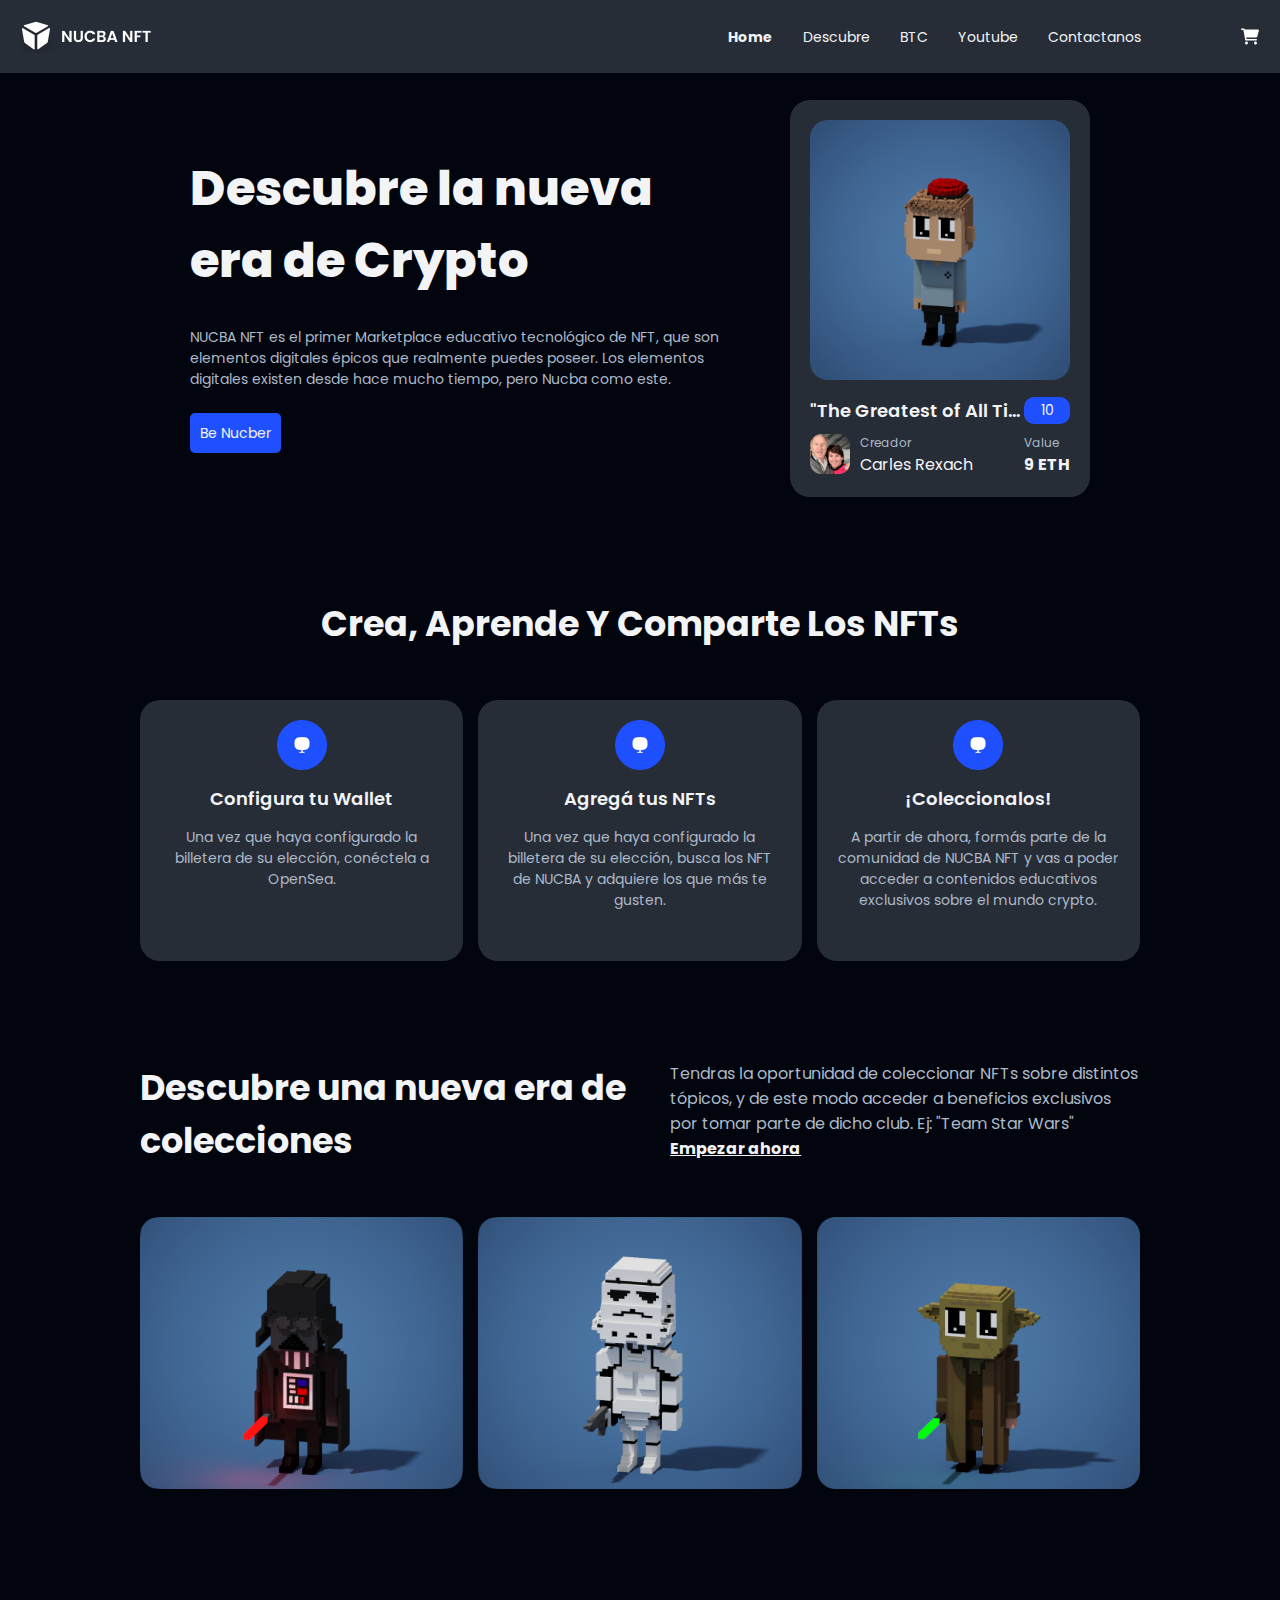
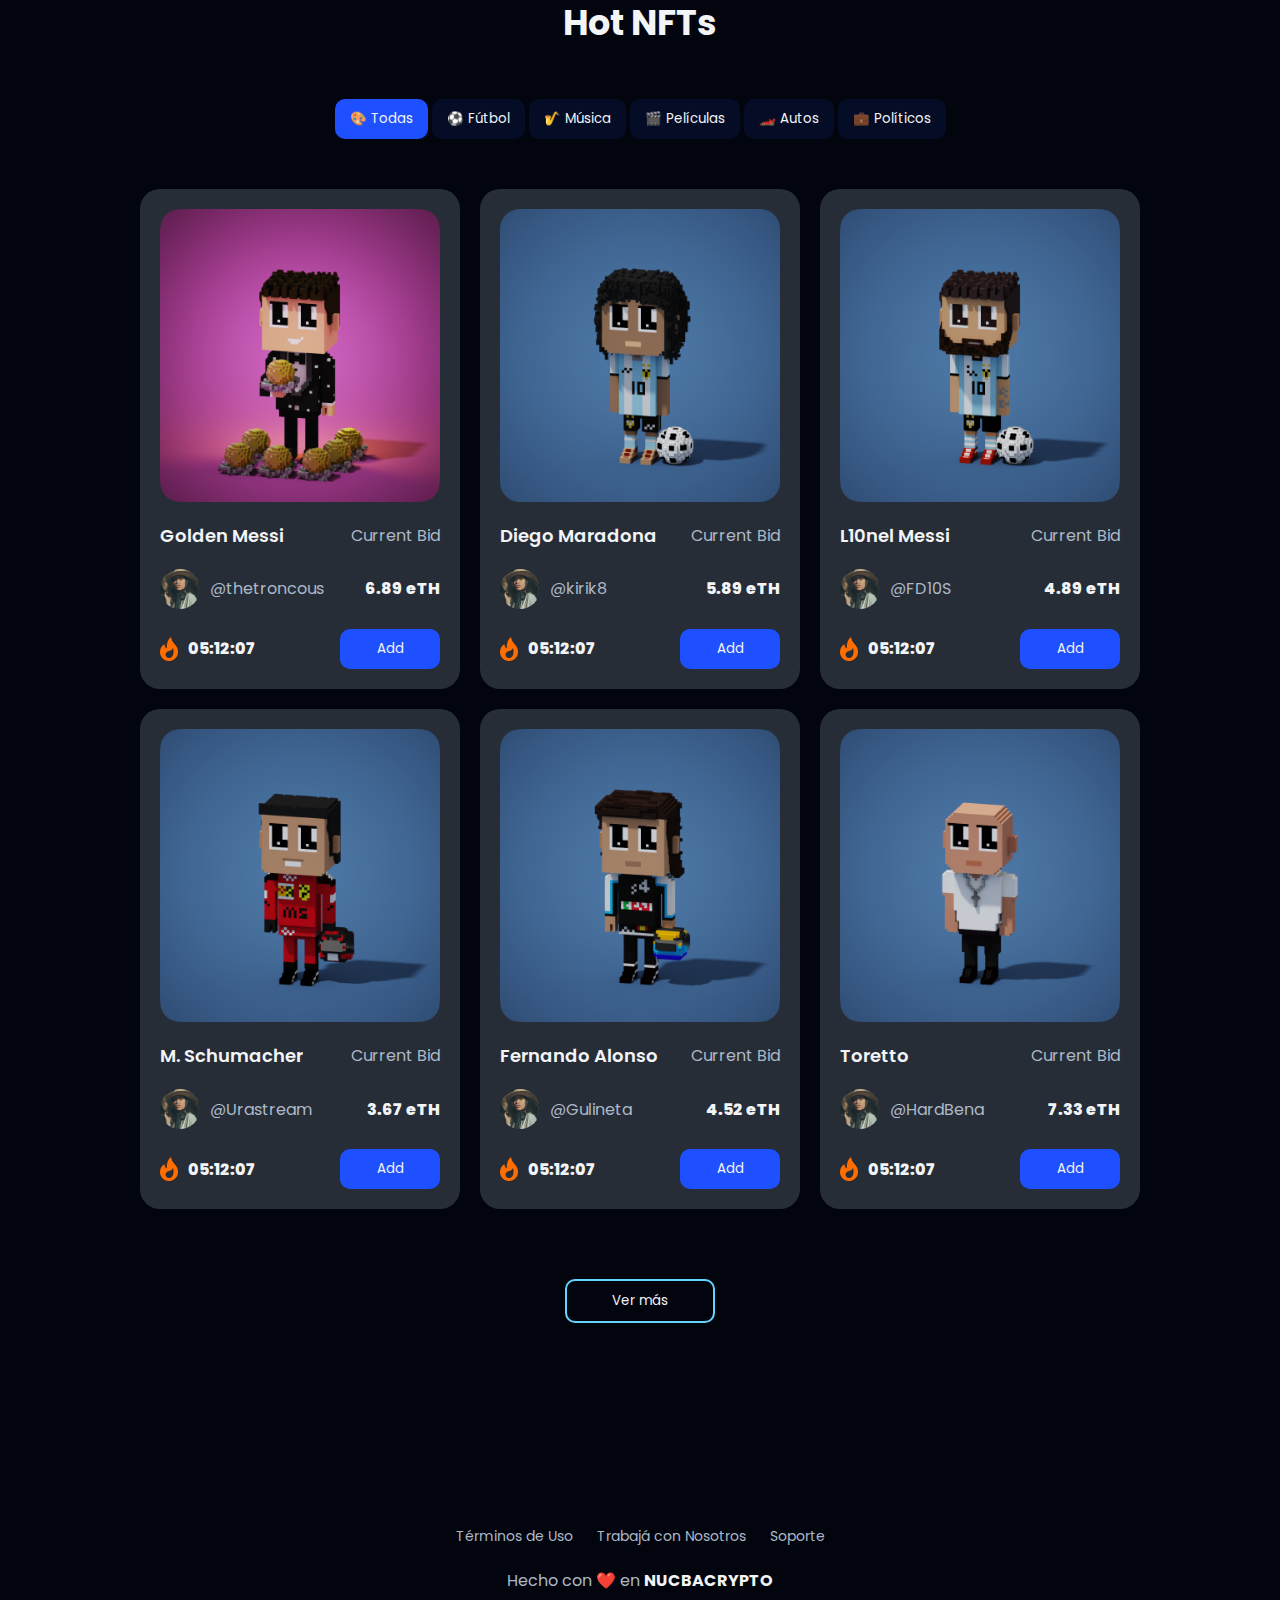
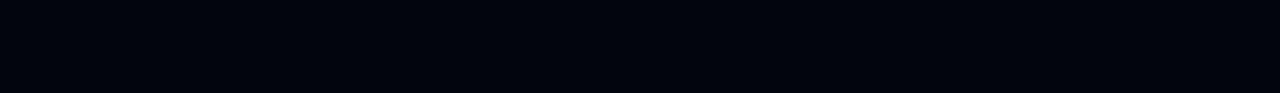
==== web/clase_11/index.html @ 08abeec0 "Agrego base para clase 11" ====
<!DOCTYPE html>
<html lang="es">
  <head>
    <meta charset="UTF-8" />
    <meta name="viewport" content="width=device-width, initial-scale=1.0" />
    <title>Nuestra Landing</title>
    <link rel="stylesheet" type="text/css" href="./assets/styles.css" />
  </head>
  <body>
    <header>
      <img src="./assets/img/logo.png" alt="Nucba NFT" />
      <nav>
        <ul class="nav-list">
          <li>
            <a href="#"><b>Home</b></a>
          </li>
          <li><a href="#">Descubre</a></li>
          <li><a href="#">BTC</a></li>
          <li><a href="#">Youtube</a></li>
          <li><a href="#">Contactanos</a></li>
        </ul>
        <img src="./assets/img/cart-icon.svg" alt="Carrito de compras" />
      </nav>
    </header>
    <main>
      <section class="hero-section">
        <div class="hero-info">
          <h1>Descubre la nueva era de Crypto</h1>
          <p class="hero-info-paragraph">
            NUCBA NFT es el primer Marketplace educativo tecnológico de NFT, que
            son elementos digitales épicos que realmente puedes poseer. Los
            elementos digitales existen desde hace mucho tiempo, pero Nucba como
            este.
          </p>
          <a class="hero-link" href="#">Be Nucber</a>
        </div>
        <div class="hero-card">
          <img src="./assets/img/hero/hero-card.png" />
          <div class="hero-card-title">
            <h3>"The Greatest of All Time"</h3>
            <span>10</span>
          </div>
          <div class="hero-card-creator">
            <div class="hero-card-creator-info">
              <img src="./assets/img/hero/creator.png" alt="" />
              <div>
                <p class="hero-card-info-small">Creador</p>
                <p>Carles Rexach</p>
              </div>
            </div>
            <div>
              <p class="hero-card-info-small">Value</p>
              <p><b>9 ETH</b></p>
            </div>
          </div>
        </div>
      </section>
      <section class="info-section">
        <h2>Crea, Aprende Y Comparte Los NFTs</h2>
        <div class="info-cards-container">
          <div class="info-card">
            <img src="./assets/img/info/info-icon.png" alt="" />
            <h3>Configura tu Wallet</h3>
            <p>
              Una vez que haya configurado la billetera de su elección,
              conéctela a OpenSea.
            </p>
          </div>
          <div class="info-card">
            <img src="./assets/img/info/info-icon.png" alt="" />
            <h3>Agregá tus NFTs</h3>
            <p>
              Una vez que haya configurado la billetera de su elección, busca
              los NFT de NUCBA y adquiere los que más te gusten.
            </p>
          </div>
          <div class="info-card">
            <img src="./assets/img/info/info-icon.png" alt="" />
            <h3>¡Coleccionalos!</h3>
            <p>
              A partir de ahora, formás parte de la comunidad de NUCBA NFT y vas
              a poder acceder a contenidos educativos exclusivos sobre el mundo
              crypto.
            </p>
          </div>
        </div>
      </section>
      <section class="discover-section">
        <div class="discover-info">
          <h2>Descubre una nueva era de colecciones</h2>
          <div class="discover-info-description">
            <p>
              Tendras la oportunidad de coleccionar NFTs sobre distintos
              tópicos, y de este modo acceder a beneficios exclusivos por tomar
              parte de dicho club. Ej: "Team Star Wars"
            </p>
            <a href="#">Empezar ahora</a>
          </div>
        </div>
        <div class="discover-img-container">
          <div class="img-container">
            <img
              src="./assets/img/discover/darth-vader.png"
              alt="Darth Vader"
            />
          </div>
          <div class="img-container">
            <img src="./assets/img/discover/trooper.png" alt="Trooper" />
          </div>
          <div class="img-container">
            <img src="./assets/img/discover/yoda.png" alt="Yoda" />
          </div>
        </div>
      </section>
      <section class="products-section">
        <h2>Hot NFTs</h2>
        <div class="products-selector">
          <button class="selected">🎨 Todas</button>
          <button>⚽ Fútbol</button>
          <button>🎷 Música</button>
          <button>🎬 Películas</button>
          <button>🏎️ Autos</button>
          <button>💼 Políticos</button>
        </div>
        <div class="products-container">
          <div class="product">
            <img src="./assets/img/products/daovinci.png" alt="Golden Messi" />
            <div class="product-info-line">
              <h3>Golden Messi</h3>
              <p>Current Bid</p>
            </div>
            <div class="product-info-line">
              <div>
                <img src="./assets/img/user.png" alt="" />
                <p>@thetroncous</p>
              </div>
              <span>6.89 eTH</span>
            </div>
            <div class="product-info-line">
              <div>
                <img src="./assets/img/fire.png" alt="" />
                <span>05:12:07 </span>
              </div>
              <button>Add</button>
            </div>
          </div>
          <div class="product">
            <img src="./assets/img/products/fangster.png" alt="El Diego" />
            <div class="product-info-line">
              <h3>Diego Maradona</h3>
              <p>Current Bid</p>
            </div>
            <div class="product-info-line">
              <div>
                <img src="./assets/img/user.png" alt="" />
                <p>@kirik8</p>
              </div>
              <span>5.89 eTH</span>
            </div>
            <div class="product-info-line">
              <div>
                <img src="./assets/img/fire.png" alt="" />
                <span>05:12:07 </span>
              </div>
              <button>Add</button>
            </div>
          </div>
          <div class="product">
            <img src="./assets/img/products/sherbet.png" alt="Lionel Messi" />
            <div class="product-info-line">
              <h3>L10nel Messi</h3>
              <p>Current Bid</p>
            </div>
            <div class="product-info-line">
              <div>
                <img src="./assets/img/user.png" alt="" />
                <p>@FD10S</p>
              </div>
              <span>4.89 eTH</span>
            </div>
            <div class="product-info-line">
              <div>
                <img src="./assets/img/fire.png" alt="" />
                <span>05:12:07 </span>
              </div>
              <button>Add</button>
            </div>
          </div>
          <div class="product">
            <img
              src="./assets/img/products/cutemonkey.png"
              alt="Michael schumacher"
            />
            <div class="product-info-line">
              <h3>M. Schumacher</h3>
              <p>Current Bid</p>
            </div>
            <div class="product-info-line">
              <div>
                <img src="./assets/img/user.png" alt="" />
                <p>@Urastream</p>
              </div>
              <span>3.67 eTH</span>
            </div>
            <div class="product-info-line">
              <div>
                <img src="./assets/img/fire.png" alt="" />
                <span>05:12:07 </span>
              </div>
              <button>Add</button>
            </div>
          </div>
          <div class="product">
            <img
              src="./assets/img/products/cuteshiba.png"
              alt="Fernando Alonso"
            />
            <div class="product-info-line">
              <h3>Fernando Alonso</h3>
              <p>Current Bid</p>
            </div>
            <div class="product-info-line">
              <div>
                <img src="./assets/img/user.png" alt="" />
                <p>@Gulineta</p>
              </div>
              <span>4.52 eTH</span>
            </div>
            <div class="product-info-line">
              <div>
                <img src="./assets/img/fire.png" alt="" />
                <span>05:12:07 </span>
              </div>
              <button>Add</button>
            </div>
          </div>
          <div class="product">
            <img
              src="./assets/img/products/toretto.png"
              alt="Dominic Toretto"
            />
            <div class="product-info-line">
              <h3>Toretto</h3>
              <p>Current Bid</p>
            </div>
            <div class="product-info-line">
              <div>
                <img src="./assets/img/user.png" alt="" />
                <p>@HardBena</p>
              </div>
              <span>7.33 eTH</span>
            </div>
            <div class="product-info-line">
              <div>
                <img src="./assets/img/fire.png" alt="" />
                <span>05:12:07 </span>
              </div>
              <button>Add</button>
            </div>
          </div>
          <button class="view-more-btn">Ver más</button>
        </div>
      </section>
      <footer>
        <div>
          <a href="#" class="footer-link">Términos de Uso </a>
          <a href="#" class="footer-link">Trabajá con Nosotros </a>
          <a href="#" class="footer-link">Soporte</a>
        </div>
        <p>Hecho con ❤️ en <b>NUCBACRYPTO</b></p>
      </footer>
    </main>
  </body>
</html>
---- web/clase_11/assets/styles.css ----
@import url("https://fonts.googleapis.com/css2?family=Poppins:wght@300;400;500;600;700;800&display=swap");

:root {
  /* bg colors */
  --background: #02050e;
  --primary: #1e50ff;
  --secondary: #272d37;
  --btn-bg: #050d26;
  --bg-azul-10: #e9eeff;
  --bg-white: #fff;
  --bg-electric: #f0fbff;
  --nav-bg: #0f1525;

  /* Text colors */
  --text-gray: #adb9c7;
  --text-white: #f3f4f6;

  /* Decoration */
  --fire: #ff6d00;
  --electric: #64d3ff;
}

* {
  margin: 0;
  padding: 0;
  box-sizing: border-box;
  text-decoration: none;
  list-style-type: none;
  font-family: "Poppins", sans-serif;
  color: var(--text-white);
}

header {
  background-color: var(--secondary);
  display: flex;
  justify-content: space-between;
  padding: 20px;
  align-items: center;
  position: fixed;
  top: 0;
  left: 0;
  width: 100%;
}

nav {
  display: flex;
  gap: 100px;
}

.nav-list {
  display: flex;
  gap: 30px;
  color: var(--text-white);
}

a {
  color: var(--text-white);
  font-size: 14px;
}

main {
  background-color: var(--background);
  display: flex;
  flex-direction: column;
  align-items: center;
}

h1 {
  color: var(--text-white);
  font-size: 48px;
  font-weight: 800;
  margin-bottom: 30px;
}

.hero-info-paragraph,
.info-card p {
  color: var(--text-gray);
  font-size: 14px;
  margin-bottom: 30px;
}

.hero-link {
  background-color: var(--primary);
  border-radius: 5px;
  padding: 10px;
}

.hero-card {
  width: 300px;
  flex-shrink: 0;
  background-color: var(--secondary);
  border-radius: 20px;
  padding: 20px;
}

.hero-card img {
  width: 100%;
}

.hero-card-title {
  display: flex;
  justify-content: space-between;
  margin-top: 10px;
}

h3 {
  font-weight: 600;
  font-size: 18px;
  white-space: nowrap;
  overflow: hidden;
  text-overflow: ellipsis;
}

.hero-card-title span {
  background-color: var(--primary);
  text-align: center;
  width: 50px;
  padding: 3px 0px;
  font-size: 14px;
  border-radius: 10px;
}

.hero-card-creator {
  display: flex;
  margin-top: 10px;
  justify-content: space-between;
}

.hero-card-creator img {
  width: 40px;
  height: 40px;
}

.hero-card-creator-info {
  display: flex;
  gap: 10px;
}

.hero-card-info-small {
  color: var(--text-gray);
  font-size: 12px;
  font-weight: 300px;
}

.hero-section {
  display: flex;
  gap: 50px;
  max-width: 900px;
  align-items: center;
}

section {
  margin-top: 100px;
}

.info-card {
  background-color: var(--secondary);
  border-radius: 20px;
  display: flex;
  flex-direction: column;
  align-items: center;
  gap: 15px;
  padding: 20px;
  /* flex-grow: 1;
  flex-shrink: 1;
  flex-basis: 0; */
  flex: 1 1 0;
}

.info-card img {
  width: 50px;
}

.info-cards-container {
  display: flex;
  gap: 15px;
  max-width: 1000px;
  justify-content: space-between;
}

.info-section {
  display: flex;
  flex-direction: column;
  align-items: center;
  gap: 50px;
}

.info-card p {
  text-align: center;
}

.discover-info {
  display: flex;
  gap: 20px;
}

.discover-section {
  display: flex;
  flex-direction: column;
  align-items: center;
  gap: 50px;
  max-width: 1000px;
}

h2 {
  font-size: 35px;
}

.discover-info p {
  color: var(--text-gray);
}

.discover-info a {
  text-decoration: underline;
  font-weight: bold;
  font-size: 16px;
}

.discover-info-description {
  width: 65%;
}

.discover-img-container {
  display: flex;
  gap: 15px;
}

.img-container {
  flex: 1 1 0;
}

.discover-img-container img {
  width: 100%;
}

.products-section {
  max-width: 1000px;
  display: flex;
  flex-direction: column;
  align-items: center;
}

.products-selector {
  margin: 50px 0;
}

.products-selector button {
  background-color: var(--btn-bg);
  border: none;
  padding: 10px 15px;
  border-radius: 10px;
  cursor: pointer;
}

.products-selector .selected {
  background-color: var(--primary);
}

/* Sección de producto */

.product {
  background-color: var(--secondary);
  padding: 20px;
  border-radius: 20px;
  display: flex;
  flex-direction: column;
  gap: 20px;
  width: 320px;
}

.product-info-line {
  display: flex;
  flex-direction: row;
  justify-content: space-between;
  align-items: center;
}

.product-info-line p {
  color: var(--text-gray);
}

.product-info-line span {
  font-weight: 800;
}

.product-info-line div {
  display: flex;
  gap: 10px;
  align-items: center;
}

.product-info-line button {
  background-color: var(--primary);
  border: none;
  padding: 10px 15px;
  border-radius: 10px;
  width: 100px;
  cursor: pointer;
}

.products-container {
  display: flex;
  max-width: 1200px;
  flex-wrap: wrap;
  gap: 20px;
  justify-content: center;
}

.view-more-btn {
  background-color: transparent;
  border: 2px solid var(--electric);
  padding: 10px 15px;
  border-radius: 10px;
  width: 150px;
  cursor: pointer;
  margin: 50px 0;
}

.footer-link,
footer p {
  color: var(--text-gray);
}

.footer-link {
  margin: 0 10px;
}

footer {
  display: flex;
  flex-direction: column;
  align-items: center;
  gap: 20px;
  margin-bottom: 100px;
  margin-top: 150px;
}
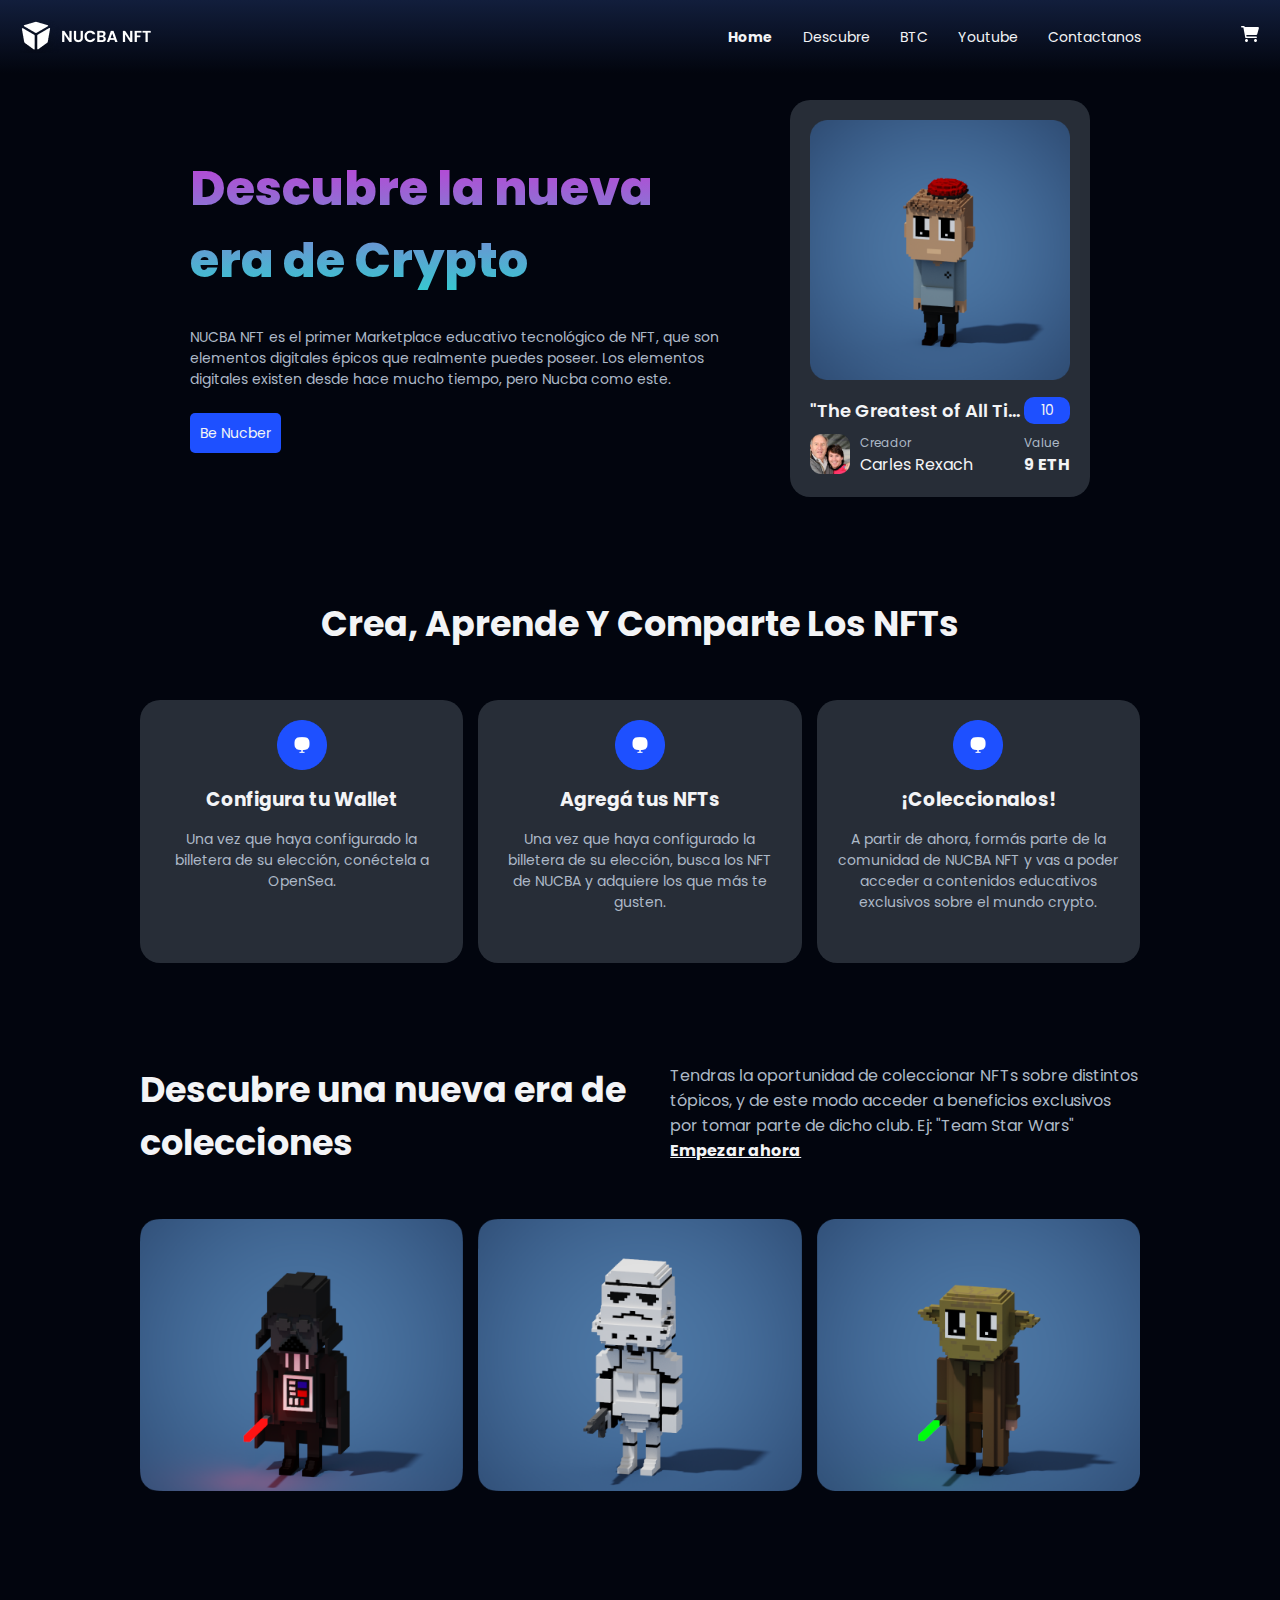
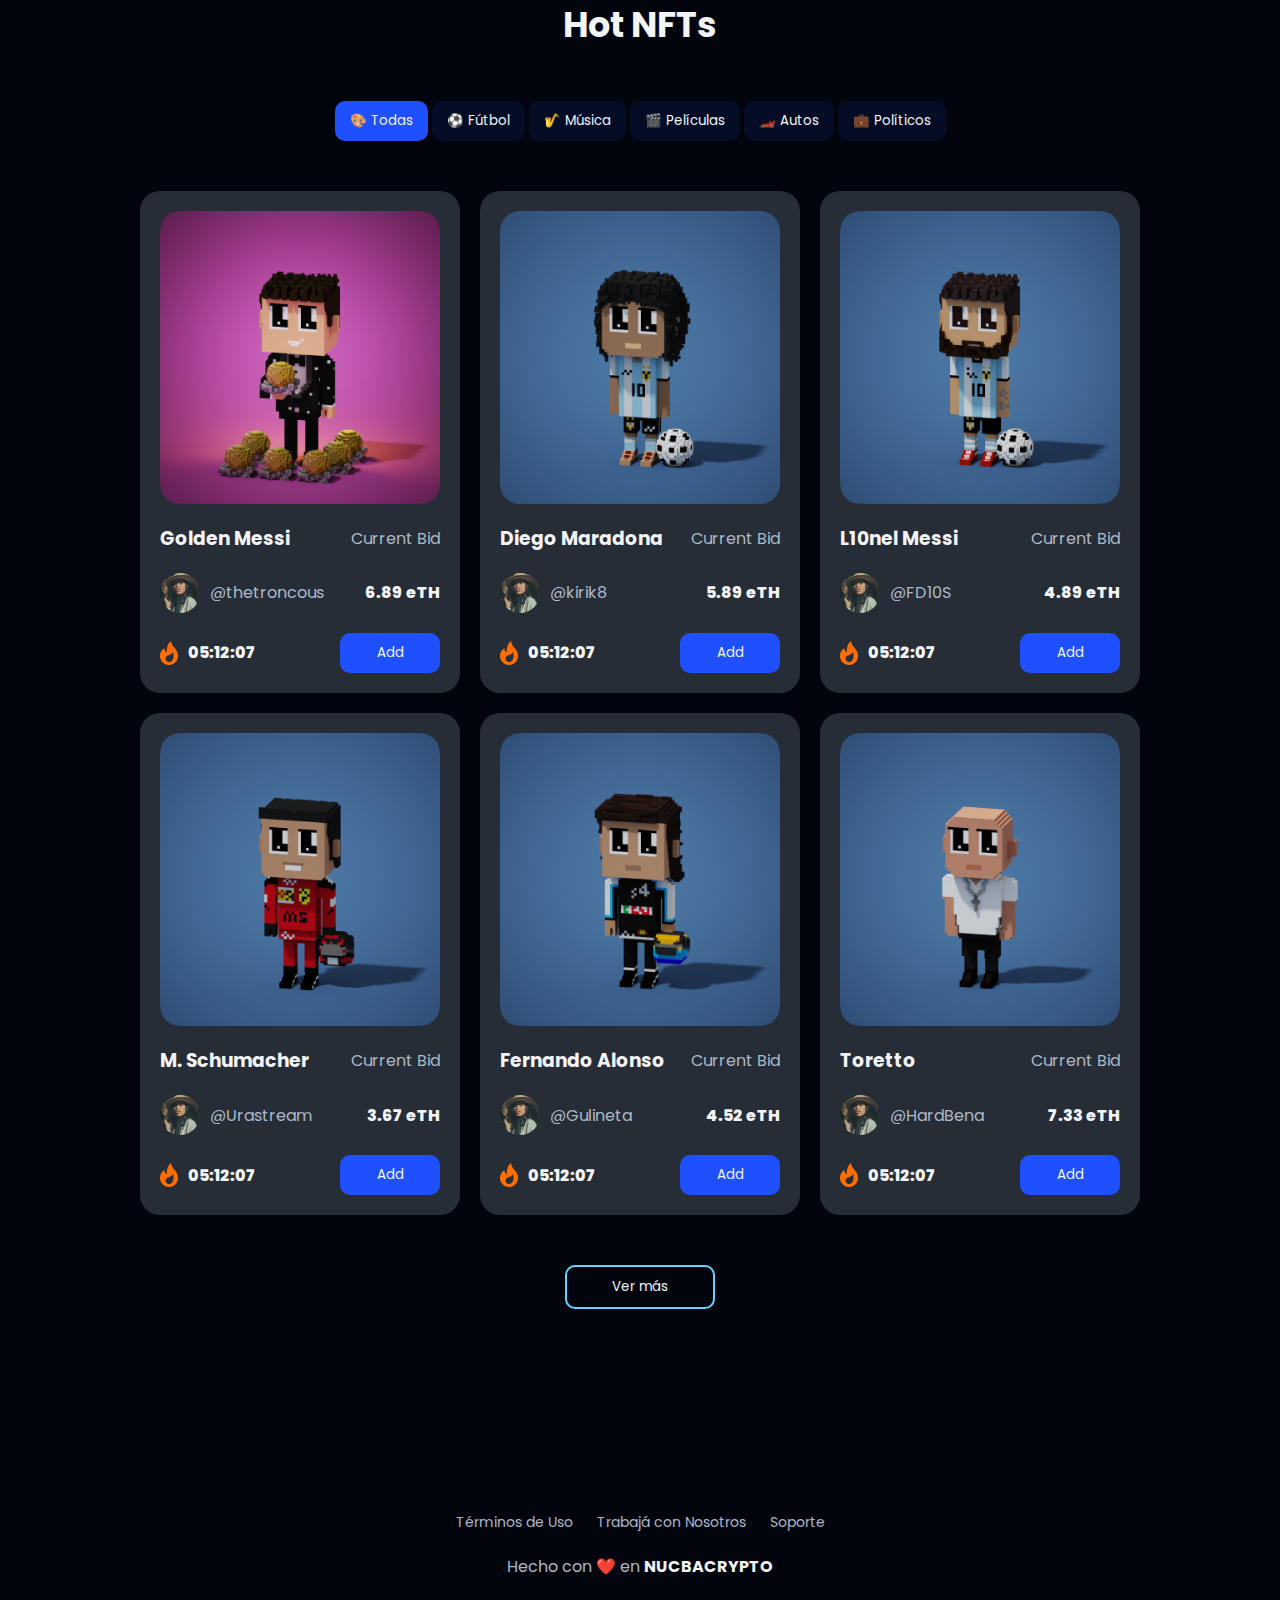
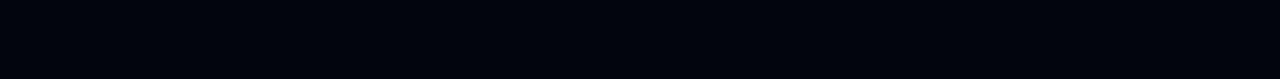
==== commit 33d69cb2: "Agregué desarrollo de clase 11" ====
--- a/web/clase_11/index.html
+++ b/web/clase_11/index.html
@@ -5,11 +5,16 @@
     <meta name="viewport" content="width=device-width, initial-scale=1.0" />
     <title>Nuestra Landing</title>
     <link rel="stylesheet" type="text/css" href="./assets/styles.css" />
+    <link rel="stylesheet" type="text/css" href="./assets/mediaqueries.css" />
   </head>
   <body>
     <header>
       <img src="./assets/img/logo.png" alt="Nucba NFT" />
       <nav>
+        <label for="menu-toggle" class="menu-toggle">
+          <img src="./assets/img/menu.png" alt="Menú desplegable" />
+        </label>
+        <input type="checkbox" id="menu-toggle" />
         <ul class="nav-list">
           <li>
             <a href="#"><b>Home</b></a>
@@ -19,7 +24,84 @@
           <li><a href="#">Youtube</a></li>
           <li><a href="#">Contactanos</a></li>
         </ul>
-        <img src="./assets/img/cart-icon.svg" alt="Carrito de compras" />
+        <label for="cart-toggle" class="cart-toggle">
+          <img src="./assets/img/cart-icon.svg" alt="Carrito de compras" />
+        </label>
+        <input type="checkbox" id="cart-toggle" />
+        <div class="cart">
+          <h3>Tus NFTs</h3>
+          <div class="cart-product">
+            <img src="./assets/img/cart/cart-img.png" alt="" />
+            <div>
+              <h5>Messi</h5>
+              <p>Current bid</p>
+              <span>4.8 ETH</span>
+            </div>
+            <div class="cart-product-handler">
+              <button>-</button>
+              <p>1</p>
+              <button>+</button>
+            </div>
+          </div>
+          <div class="cart-product">
+            <img src="./assets/img/cart/cart-img.png" alt="" />
+            <div>
+              <h5>Messi</h5>
+              <p>Current bid</p>
+              <span>4.8 ETH</span>
+            </div>
+            <div class="cart-product-handler">
+              <button>-</button>
+              <p>1</p>
+              <button>+</button>
+            </div>
+          </div>
+          <div class="cart-product">
+            <img src="./assets/img/cart/cart-img.png" alt="" />
+            <div>
+              <h5>Messi</h5>
+              <p>Current bid</p>
+              <span>4.8 ETH</span>
+            </div>
+            <div class="cart-product-handler">
+              <button>-</button>
+              <p>1</p>
+              <button>+</button>
+            </div>
+          </div>
+          <div class="cart-product">
+            <img src="./assets/img/cart/cart-img.png" alt="" />
+            <div>
+              <h5>Messi</h5>
+              <p>Current bid</p>
+              <span>4.8 ETH</span>
+            </div>
+            <div class="cart-product-handler">
+              <button>-</button>
+              <p>1</p>
+              <button>+</button>
+            </div>
+          </div>
+          <div class="cart-product">
+            <img src="./assets/img/cart/cart-img.png" alt="" />
+            <div>
+              <h5>Messi</h5>
+              <p>Current bid</p>
+              <span>4.8 ETH</span>
+            </div>
+            <div class="cart-product-handler">
+              <button>-</button>
+              <p>1</p>
+              <button>+</button>
+            </div>
+          </div>
+          <hr />
+          <div class="cart-price">
+            <b>Total:</b>
+            <span>18.3 ETH </span>
+          </div>
+          <button class="cart-button">Comprar</button>
+        </div>
       </nav>
     </header>
     <main>
@@ -258,8 +340,8 @@
               <button>Add</button>
             </div>
           </div>
-          <button class="view-more-btn">Ver más</button>
-        </div>
+        </div>
+        <button class="view-more-btn">Ver más</button>
       </section>
       <footer>
         <div>
--- a/web/clase_11/assets/styles.css
+++ b/web/clase_11/assets/styles.css
@@ -31,7 +31,7 @@
 }
 
 header {
-  background-color: var(--secondary);
+  background: linear-gradient(to bottom, #121e3c, var(--background));
   display: flex;
   justify-content: space-between;
   padding: 20px;
@@ -67,6 +67,8 @@
 
 h1 {
   color: var(--text-white);
+  background: linear-gradient(to top, #30cfd0, #c43ad6) text;
+  color: transparent;
   font-size: 48px;
   font-weight: 800;
   margin-bottom: 30px;
@@ -103,7 +105,7 @@
   margin-top: 10px;
 }
 
-h3 {
+.hero-section h3 {
   font-weight: 600;
   font-size: 18px;
   white-space: nowrap;
@@ -333,3 +335,93 @@
   margin-bottom: 100px;
   margin-top: 150px;
 }
+
+/* Carrito */
+
+#cart-toggle {
+  display: none;
+}
+
+.cart {
+  position: absolute;
+  right: 0;
+  top: 73px;
+  background: linear-gradient(to top, #121e3c, var(--background));
+  padding: 20px;
+  display: flex;
+  flex-direction: column;
+  width: 340px;
+  gap: 30px;
+  overflow: auto;
+  height: calc(100vh - 73px);
+  display: none;
+}
+
+.cart-product {
+  border: 1px solid var(--electric);
+  border-radius: 10px;
+  display: flex;
+  padding: 20px;
+  gap: 15px;
+  align-items: center;
+}
+
+.cart-product p {
+  font-size: 12px;
+  color: var(--text-gray);
+}
+
+.cart-product span {
+  background: linear-gradient(to right, #30cfd0, #c43ad6) text;
+  color: transparent;
+  font-weight: 800;
+}
+
+.cart-product-handler {
+  display: flex;
+  justify-content: space-between;
+  width: 80px;
+}
+
+.cart-product-handler button {
+  height: 30px;
+  width: 30px;
+  border-radius: 10px;
+  border: 1px solid var(--electric);
+  background-color: var(--btn-bg);
+}
+
+.cart-product-handler p {
+  font-size: 16px;
+}
+
+hr {
+  margin-top: 40px;
+  border: 1px solid var(--electric);
+}
+
+.cart-price {
+  display: flex;
+  justify-content: space-between;
+}
+
+.cart-button {
+  background-color: var(--primary);
+  border: none;
+  border-radius: 5px;
+  padding: 10px;
+}
+
+#cart-toggle:checked + .cart {
+  display: flex;
+}
+
+#menu-toggle {
+  display: none;
+}
+
+.menu-toggle {
+  display: none;
+  position: absolute;
+  right: 60px;
+}
--- a/web/clase_11/assets/mediaqueries.css
+++ b/web/clase_11/assets/mediaqueries.css
@@ -0,0 +1,78 @@
+@media (max-width: 992px) {
+  .menu-toggle {
+    display: flex;
+  }
+
+  .nav-list {
+    flex-direction: column;
+    position: absolute;
+    top: 73px;
+    left: 5%;
+    background-color: var(--secondary);
+    width: 90%;
+    padding: 20px;
+    border: 2px solid var(--electric);
+    border-top: none;
+    border-radius: 0 0 20px 20px;
+    display: none;
+  }
+
+  #menu-toggle:checked + .nav-list {
+    display: flex;
+  }
+
+  .hero-card {
+    display: none;
+  }
+
+  .hero-info,
+  .discover-info {
+    max-width: 500px;
+    display: flex;
+    flex-direction: column;
+    align-items: center;
+  }
+
+  .hero-info h1,
+  .hero-info p,
+  .discover-info h2,
+  .discover-info p,
+  .info-section h2 {
+    text-align: center;
+  }
+
+  .info-cards-container {
+    flex-direction: column;
+    max-width: 500px;
+  }
+
+  .discover-info-description {
+    display: flex;
+    flex-direction: column;
+    align-items: center;
+  }
+
+  .discover-img-container {
+    flex-direction: column;
+  }
+
+  .products-selector {
+    display: flex;
+    flex-wrap: wrap;
+    justify-content: center;
+    gap: 10px;
+  }
+}
+
+@media (max-width: 576px) {
+  .info-section,
+  .discover-img-container {
+    padding: 20px;
+  }
+
+  footer div {
+    display: flex;
+    flex-direction: column;
+    align-items: center;
+  }
+}
